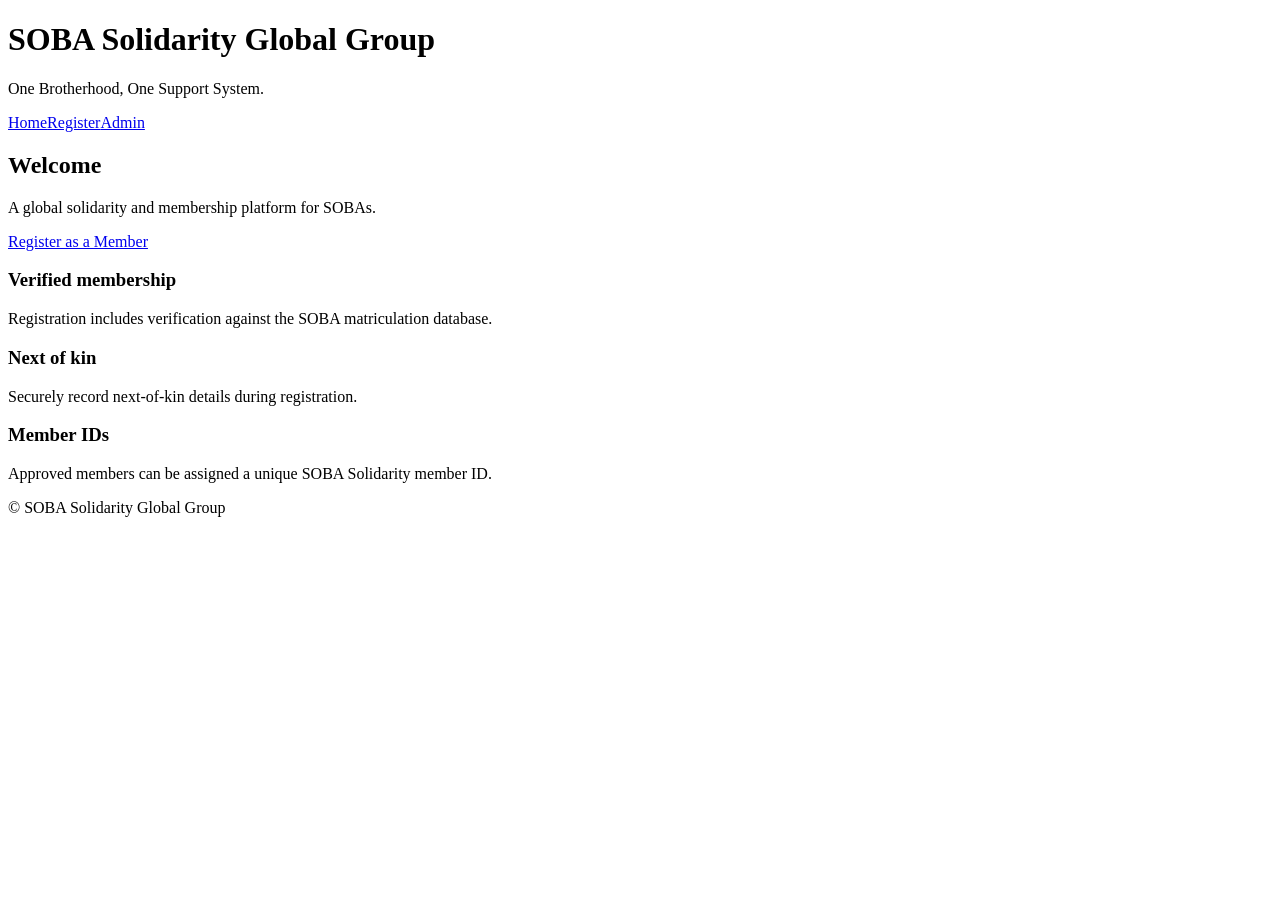
==== index.html @ 287b83c0 "Add files via upload" ====
<!doctype html><html><head><meta charset='utf-8'><meta name='viewport' content='width=device-width,initial-scale=1'><title>SOBA Solidarity Global Group</title><link rel='stylesheet' href='css/style.css'></head><body><header><h1>SOBA Solidarity Global Group</h1><p>One Brotherhood, One Support System.</p><nav><a href='index.html'>Home</a><a href='register.html'>Register</a><a href='admin/index.html'>Admin</a></nav></header><main><section class='card'><h2>Welcome</h2><p>A global solidarity and membership platform for SOBAs.</p><a class='button' href='register.html'>Register as a Member</a></section><section class='grid'><article><h3>Verified membership</h3><p>Registration includes verification against the SOBA matriculation database.</p></article><article><h3>Next of kin</h3><p>Securely record next-of-kin details during registration.</p></article><article><h3>Member IDs</h3><p>Approved members can be assigned a unique SOBA Solidarity member ID.</p></article></section></main><footer>© SOBA Solidarity Global Group</footer></body></html>
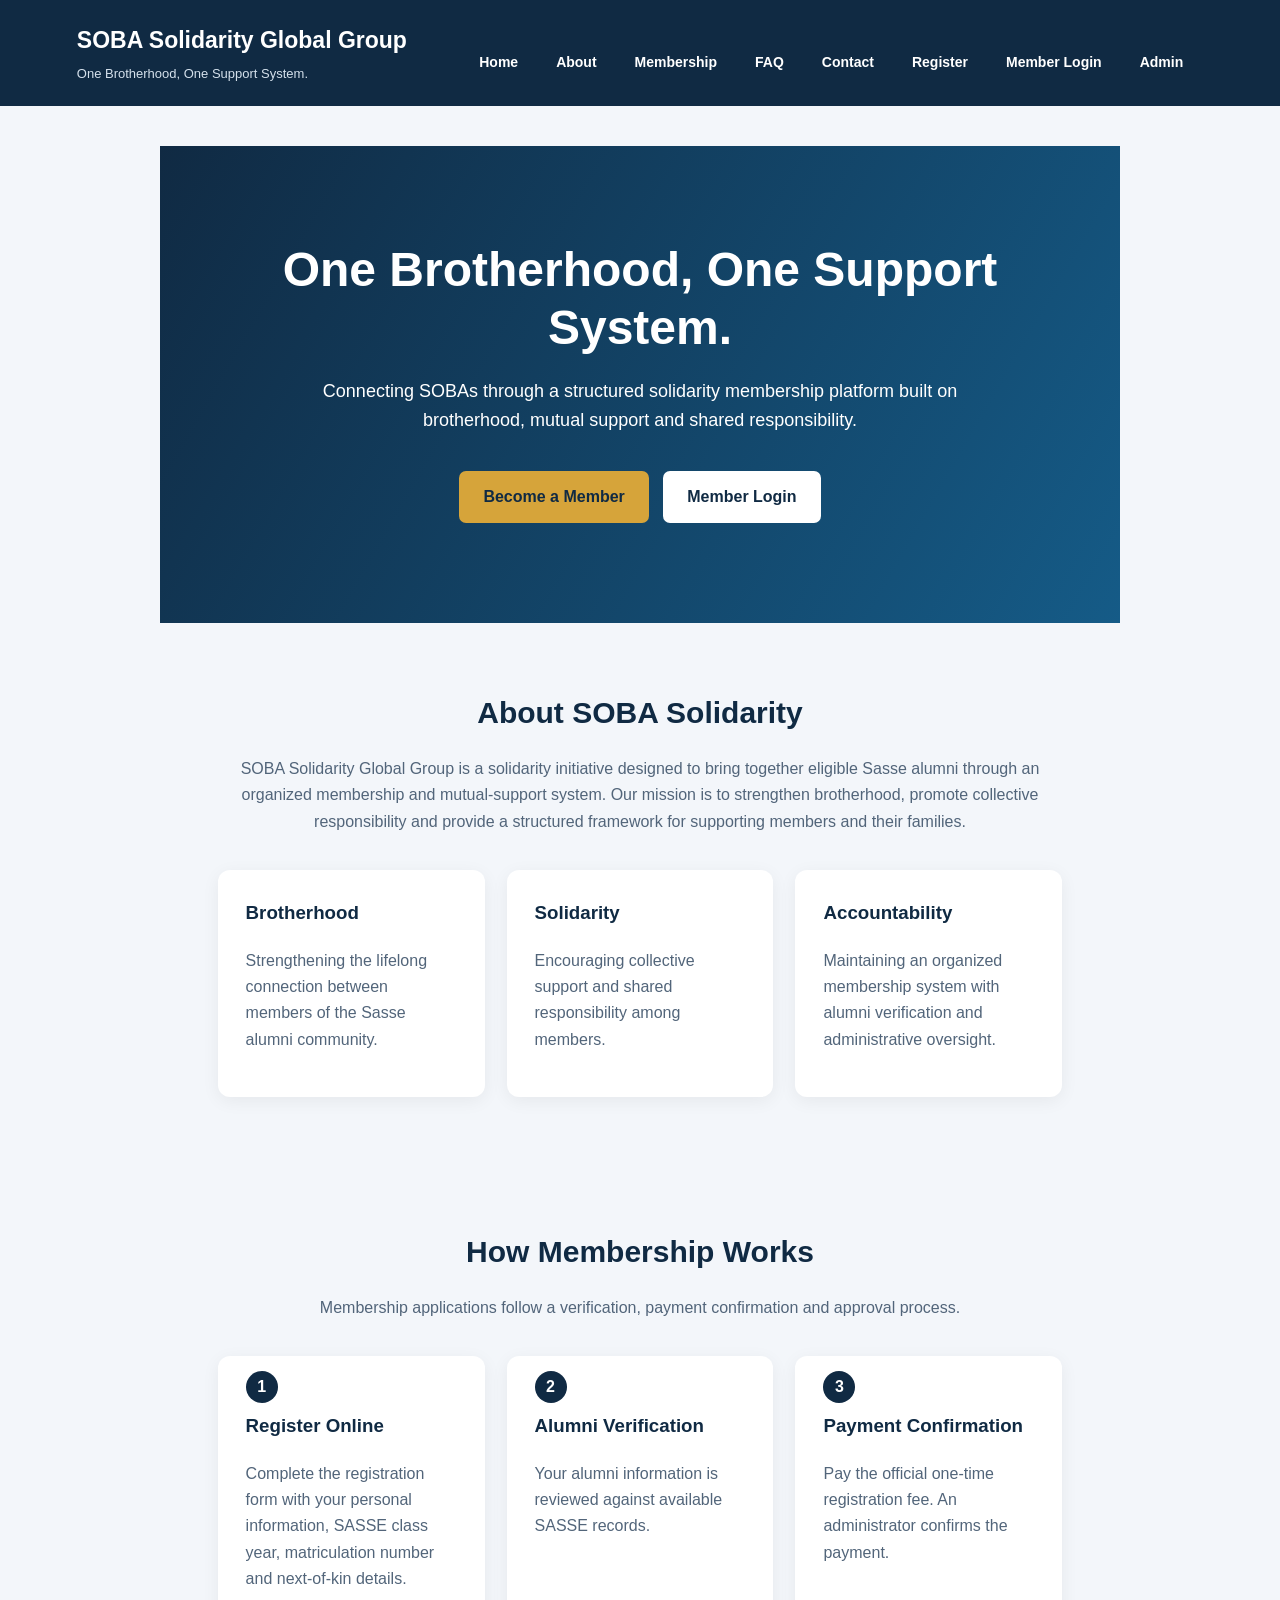
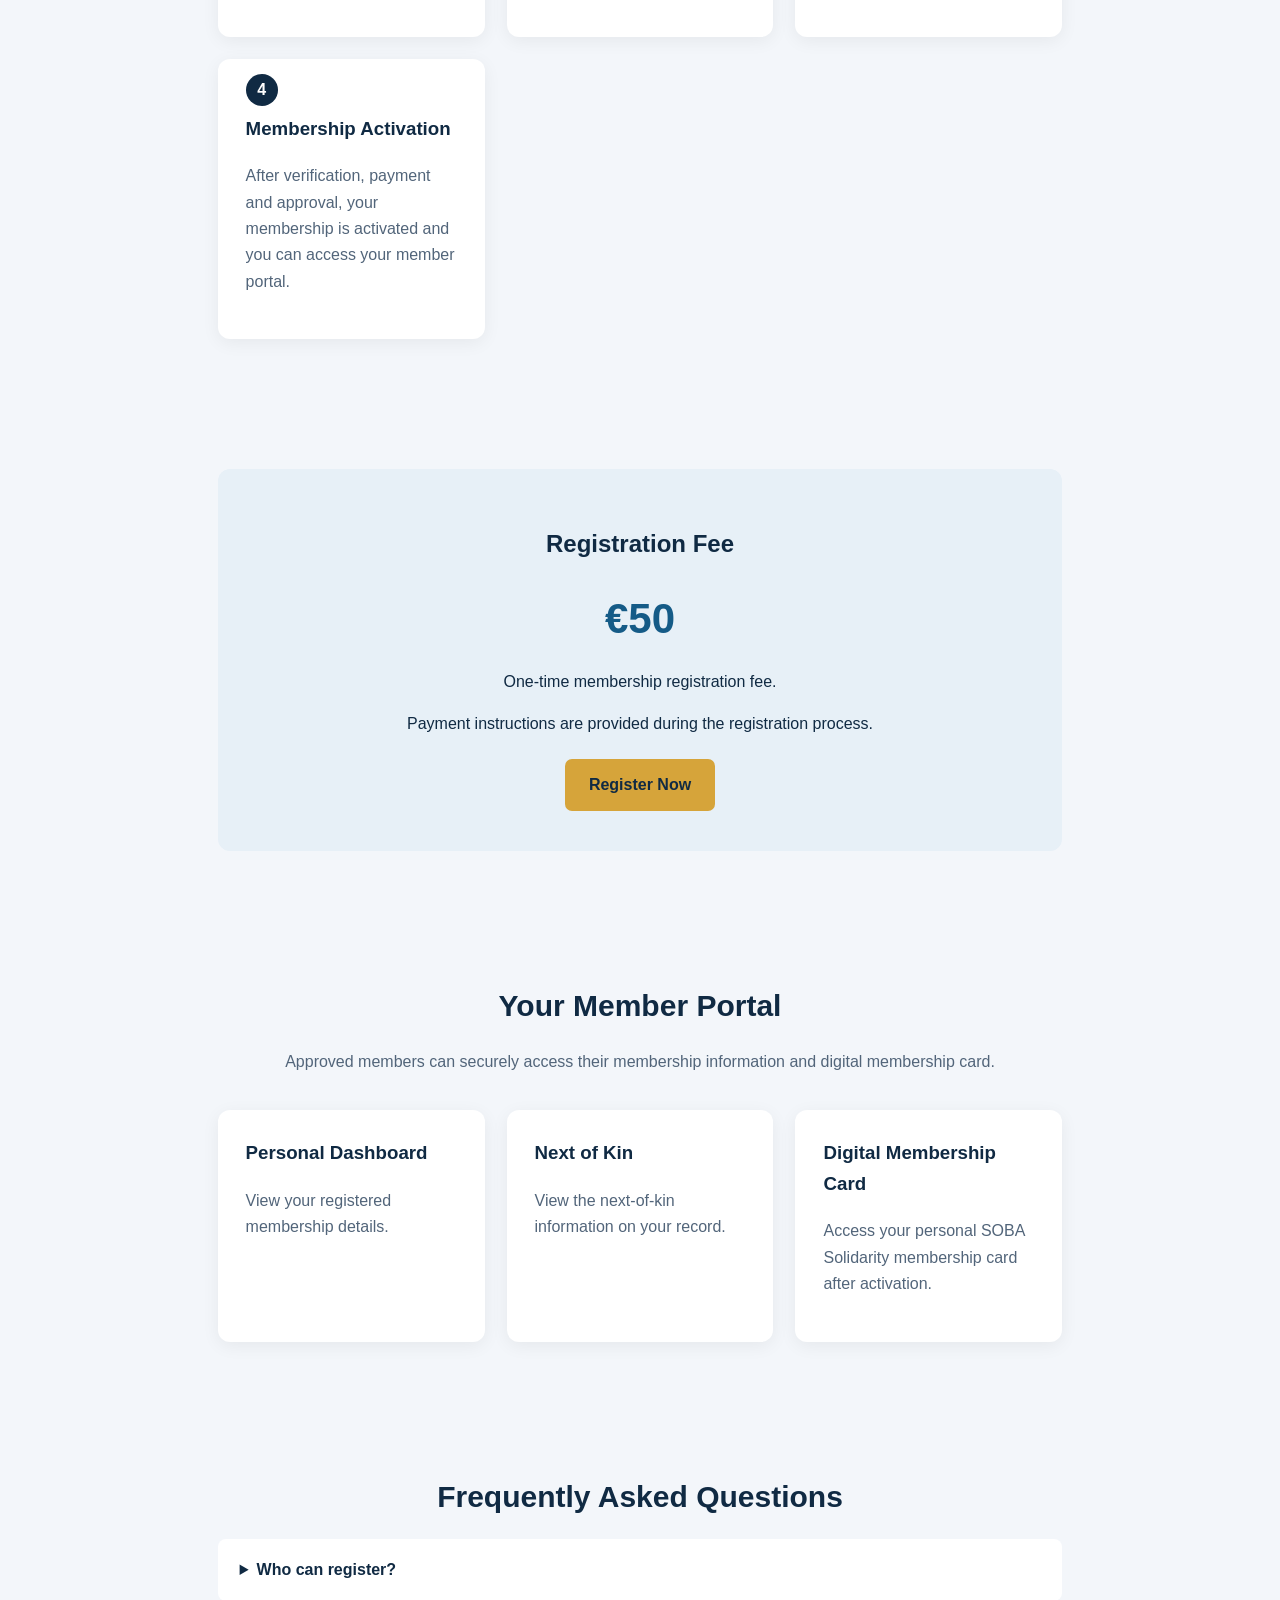
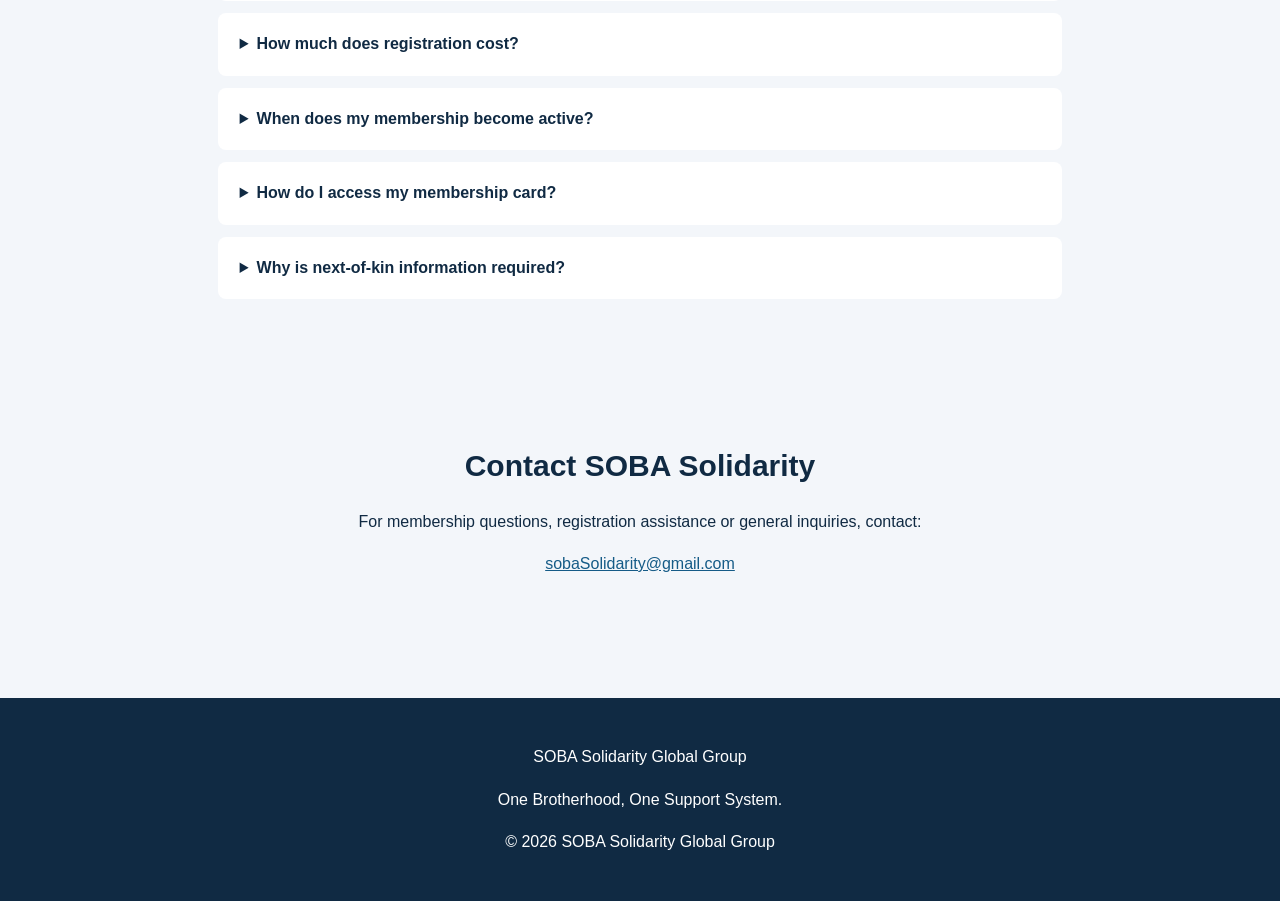
==== commit 66f6ceb6: "Refactor index.html with new layout and styles Updated the HTML structure and added styling for bett" ====
--- a/index.html
+++ b/index.html
@@ -1 +1,443 @@
-<!doctype html><html><head><meta charset='utf-8'><meta name='viewport' content='width=device-width,initial-scale=1'><title>SOBA Solidarity Global Group</title><link rel='stylesheet' href='css/style.css'></head><body><header><h1>SOBA Solidarity Global Group</h1><p>One Brotherhood, One Support System.</p><nav><a href='index.html'>Home</a><a href='register.html'>Register</a><a href='admin/index.html'>Admin</a></nav></header><main><section class='card'><h2>Welcome</h2><p>A global solidarity and membership platform for SOBAs.</p><a class='button' href='register.html'>Register as a Member</a></section><section class='grid'><article><h3>Verified membership</h3><p>Registration includes verification against the SOBA matriculation database.</p></article><article><h3>Next of kin</h3><p>Securely record next-of-kin details during registration.</p></article><article><h3>Member IDs</h3><p>Approved members can be assigned a unique SOBA Solidarity member ID.</p></article></section></main><footer>© SOBA Solidarity Global Group</footer></body></html>
+
+<!DOCTYPE html>
+<html lang="en">
+<head>
+  <meta charset="UTF-8">
+  <meta name="viewport" content="width=device-width, initial-scale=1.0">
+  <meta name="description" content="SOBA Solidarity Global Group - One Brotherhood, One Support System.">
+  <title>SOBA Solidarity Global Group</title>
+  <link rel="stylesheet" href="css/style.css">
+
+  <style>
+    :root {
+      --navy: #102a43;
+      --blue: #155b87;
+      --gold: #d6a43a;
+      --light: #f3f6fa;
+    }
+
+    * { box-sizing: border-box; }
+
+    body {
+      margin: 0;
+      font-family: Arial, sans-serif;
+      background: var(--light);
+      color: var(--navy);
+      line-height: 1.65;
+    }
+
+    header {
+      background: var(--navy);
+      color: white;
+      padding: 22px 6%;
+    }
+
+    .header-inner {
+      max-width: 1200px;
+      margin: auto;
+      display: flex;
+      align-items: center;
+      justify-content: space-between;
+      gap: 20px;
+      flex-wrap: wrap;
+    }
+
+    .brand h1 {
+      font-size: 23px;
+      margin: 0;
+    }
+
+    .brand p {
+      margin: 3px 0 0;
+      font-size: 13px;
+      color: #d5e1ec;
+    }
+
+    nav {
+      display: flex;
+      gap: 18px;
+      flex-wrap: wrap;
+    }
+
+    nav a {
+      color: white;
+      text-decoration: none;
+      font-weight: 600;
+      font-size: 14px;
+    }
+
+    nav a:hover { color: var(--gold); }
+
+    .hero {
+      background: linear-gradient(120deg, #102a43, #155b87);
+      color: white;
+      padding: 95px 6%;
+      text-align: center;
+    }
+
+    .hero h2 {
+      font-size: clamp(30px, 5vw, 48px);
+      max-width: 900px;
+      margin: 0 auto 20px;
+      line-height: 1.2;
+    }
+
+    .hero p {
+      max-width: 720px;
+      margin: 0 auto 30px;
+      font-size: 18px;
+    }
+
+    .btn {
+      display: inline-block;
+      padding: 13px 24px;
+      background: var(--gold);
+      color: #102a43;
+      border-radius: 7px;
+      text-decoration: none;
+      font-weight: bold;
+      margin: 5px;
+    }
+
+    .btn-secondary {
+      background: white;
+      color: var(--navy);
+    }
+
+    .container {
+      max-width: 1200px;
+      margin: auto;
+      padding: 65px 6%;
+    }
+
+    .section-title {
+      text-align: center;
+      font-size: 30px;
+      margin: 0 0 18px;
+    }
+
+    .intro {
+      max-width: 820px;
+      margin: 0 auto 35px;
+      text-align: center;
+      color: #52657a;
+    }
+
+    .grid {
+      display: grid;
+      grid-template-columns: repeat(auto-fit, minmax(240px, 1fr));
+      gap: 22px;
+    }
+
+    .feature {
+      background: white;
+      padding: 28px;
+      border-radius: 12px;
+      box-shadow: 0 4px 18px rgba(0,0,0,.06);
+    }
+
+    .feature h3 { margin-top: 0; }
+
+    .feature p { color: #52657a; }
+
+    .steps {
+      counter-reset: step;
+    }
+
+    .step {
+      position: relative;
+      padding-top: 55px;
+    }
+
+    .step::before {
+      counter-increment: step;
+      content: counter(step);
+      position: absolute;
+      top: 15px;
+      left: 28px;
+      background: var(--navy);
+      color: white;
+      width: 32px;
+      height: 32px;
+      border-radius: 50%;
+      text-align: center;
+      line-height: 32px;
+      font-weight: bold;
+    }
+
+    .fee {
+      text-align: center;
+      background: #e7f0f7;
+      border-radius: 12px;
+      padding: 35px;
+    }
+
+    .fee strong {
+      font-size: 42px;
+      color: var(--blue);
+    }
+
+    .contact {
+      text-align: center;
+    }
+
+    .contact a {
+      color: var(--blue);
+      overflow-wrap: anywhere;
+    }
+
+    details {
+      background: white;
+      padding: 18px 22px;
+      border-radius: 8px;
+      margin-bottom: 12px;
+    }
+
+    summary {
+      cursor: pointer;
+      font-weight: bold;
+    }
+
+    footer {
+      background: var(--navy);
+      color: white;
+      padding: 30px 6%;
+      text-align: center;
+    }
+
+    footer a { color: white; }
+
+    @media (max-width: 650px) {
+      .hero { padding: 65px 6%; }
+      .container { padding: 45px 6%; }
+      nav { gap: 12px; }
+    }
+  </style>
+</head>
+
+<body>
+
+<header>
+  <div class="header-inner">
+    <div class="brand">
+      <h1>SOBA Solidarity Global Group</h1>
+      <p>One Brotherhood, One Support System.</p>
+    </div>
+
+    <nav aria-label="Main navigation">
+      <a href="index.html">Home</a>
+      <a href="#about">About</a>
+      <a href="#membership">Membership</a>
+      <a href="#faq">FAQ</a>
+      <a href="#contact">Contact</a>
+      <a href="register.html">Register</a>
+      <a href="member-login.html">Member Login</a>
+      <a href="admin-login.html">Admin</a>
+    </nav>
+  </div>
+</header>
+
+<main>
+
+<section class="hero">
+  <h2>One Brotherhood, One Support System.</h2>
+  <p>
+    Connecting SOBAs through a structured solidarity
+    membership platform built on brotherhood,
+    mutual support and shared responsibility.
+  </p>
+
+  <a class="btn" href="register.html">Become a Member</a>
+  <a class="btn btn-secondary" href="member-login.html">
+    Member Login
+  </a>
+</section>
+
+<section id="about" class="container">
+  <h2 class="section-title">About SOBA Solidarity</h2>
+  <p class="intro">
+    SOBA Solidarity Global Group is a solidarity initiative
+    designed to bring together eligible Sasse alumni
+    through an organized membership and mutual-support system.
+    Our mission is to strengthen brotherhood, promote
+    collective responsibility and provide a structured
+    framework for supporting members and their families.
+  </p>
+
+  <div class="grid">
+    <article class="feature">
+      <h3>Brotherhood</h3>
+      <p>
+        Strengthening the lifelong connection between
+        members of the Sasse alumni community.
+      </p>
+    </article>
+
+    <article class="feature">
+      <h3>Solidarity</h3>
+      <p>
+        Encouraging collective support and shared
+        responsibility among members.
+      </p>
+    </article>
+
+    <article class="feature">
+      <h3>Accountability</h3>
+      <p>
+        Maintaining an organized membership system
+        with alumni verification and administrative oversight.
+      </p>
+    </article>
+  </div>
+</section>
+
+<section id="membership" class="container">
+  <h2 class="section-title">How Membership Works</h2>
+  <p class="intro">
+    Membership applications follow a verification,
+    payment confirmation and approval process.
+  </p>
+
+  <div class="grid steps">
+    <article class="feature step">
+      <h3>Register Online</h3>
+      <p>
+        Complete the registration form with your personal
+        information, SASSE class year, matriculation number
+        and next-of-kin details.
+      </p>
+    </article>
+
+    <article class="feature step">
+      <h3>Alumni Verification</h3>
+      <p>
+        Your alumni information is reviewed against
+        available SASSE records.
+      </p>
+    </article>
+
+    <article class="feature step">
+      <h3>Payment Confirmation</h3>
+      <p>
+        Pay the official one-time registration fee.
+        An administrator confirms the payment.
+      </p>
+    </article>
+
+    <article class="feature step">
+      <h3>Membership Activation</h3>
+      <p>
+        After verification, payment and approval,
+        your membership is activated and you can
+        access your member portal.
+      </p>
+    </article>
+  </div>
+</section>
+
+<section class="container">
+  <div class="fee">
+    <h2>Registration Fee</h2>
+    <strong>€50</strong>
+    <p>One-time membership registration fee.</p>
+    <p>
+      Payment instructions are provided during
+      the registration process.
+    </p>
+    <a class="btn" href="register.html">Register Now</a>
+  </div>
+</section>
+
+<section class="container">
+  <h2 class="section-title">Your Member Portal</h2>
+  <p class="intro">
+    Approved members can securely access their membership
+    information and digital membership card.
+  </p>
+
+  <div class="grid">
+    <article class="feature">
+      <h3>Personal Dashboard</h3>
+      <p>View your registered membership details.</p>
+    </article>
+
+    <article class="feature">
+      <h3>Next of Kin</h3>
+      <p>View the next-of-kin information on your record.</p>
+    </article>
+
+    <article class="feature">
+      <h3>Digital Membership Card</h3>
+      <p>
+        Access your personal SOBA Solidarity membership card
+        after activation.
+      </p>
+    </article>
+  </div>
+</section>
+
+<section id="faq" class="container">
+  <h2 class="section-title">Frequently Asked Questions</h2>
+
+  <details>
+    <summary>Who can register?</summary>
+    <p>
+      Registration is intended for eligible Sasse alumni.
+      Applications are subject to alumni verification.
+    </p>
+  </details>
+
+  <details>
+    <summary>How much does registration cost?</summary>
+    <p>The one-time registration fee is €50.</p>
+  </details>
+
+  <details>
+    <summary>When does my membership become active?</summary>
+    <p>
+      Your membership becomes active after alumni verification,
+      payment confirmation and administrator approval.
+    </p>
+  </details>
+
+  <details>
+    <summary>How do I access my membership card?</summary>
+    <p>
+      Once approved, use your member login credentials
+      to access your dashboard and digital membership card.
+    </p>
+  </details>
+
+  <details>
+    <summary>Why is next-of-kin information required?</summary>
+    <p>
+      It helps the organization maintain an appropriate
+      contact record for membership administration
+      and solidarity-related matters.
+    </p>
+  </details>
+</section>
+
+<section id="contact" class="container contact">
+  <h2 class="section-title">Contact SOBA Solidarity</h2>
+  <p>
+    For membership questions, registration assistance
+    or general inquiries, contact:
+  </p>
+  <p>
+    <a href="mailto:sobaSolidarity@gmail.com">
+      sobaSolidarity@gmail.com
+    </a>
+  </p>
+</section>
+
+</main>
+
+<footer>
+  <p>SOBA Solidarity Global Group</p>
+  <p>One Brotherhood, One Support System.</p>
+  <p>&copy; 2026 SOBA Solidarity Global Group</p>
+</footer>
+
+</body>
+</html>
--- a/css/style.css
+++ b/css/style.css
@@ -0,0 +1 @@
+:root{font-family:Arial,sans-serif;color:#172033;background:#f5f7fa}*{box-sizing:border-box}body{margin:0}header{background:#12263f;color:white;padding:32px max(6vw,24px)}header h1{margin:0 0 8px}nav{margin-top:18px}nav a{color:white;margin-right:20px;text-decoration:none}main{max-width:1000px;margin:40px auto;padding:0 20px}.card,article{background:white;padding:28px;border-radius:14px;box-shadow:0 4px 18px #0001}.grid{display:grid;grid-template-columns:repeat(auto-fit,minmax(220px,1fr));gap:18px;margin-top:20px}.button,button{display:inline-block;background:#12263f;color:white;padding:12px 18px;border:0;border-radius:8px;text-decoration:none;cursor:pointer}label{display:block;margin:14px 0}input{width:100%;padding:11px;margin-top:6px;border:1px solid #ccd3dd;border-radius:7px}footer{text-align:center;padding:30px;color:#667085}
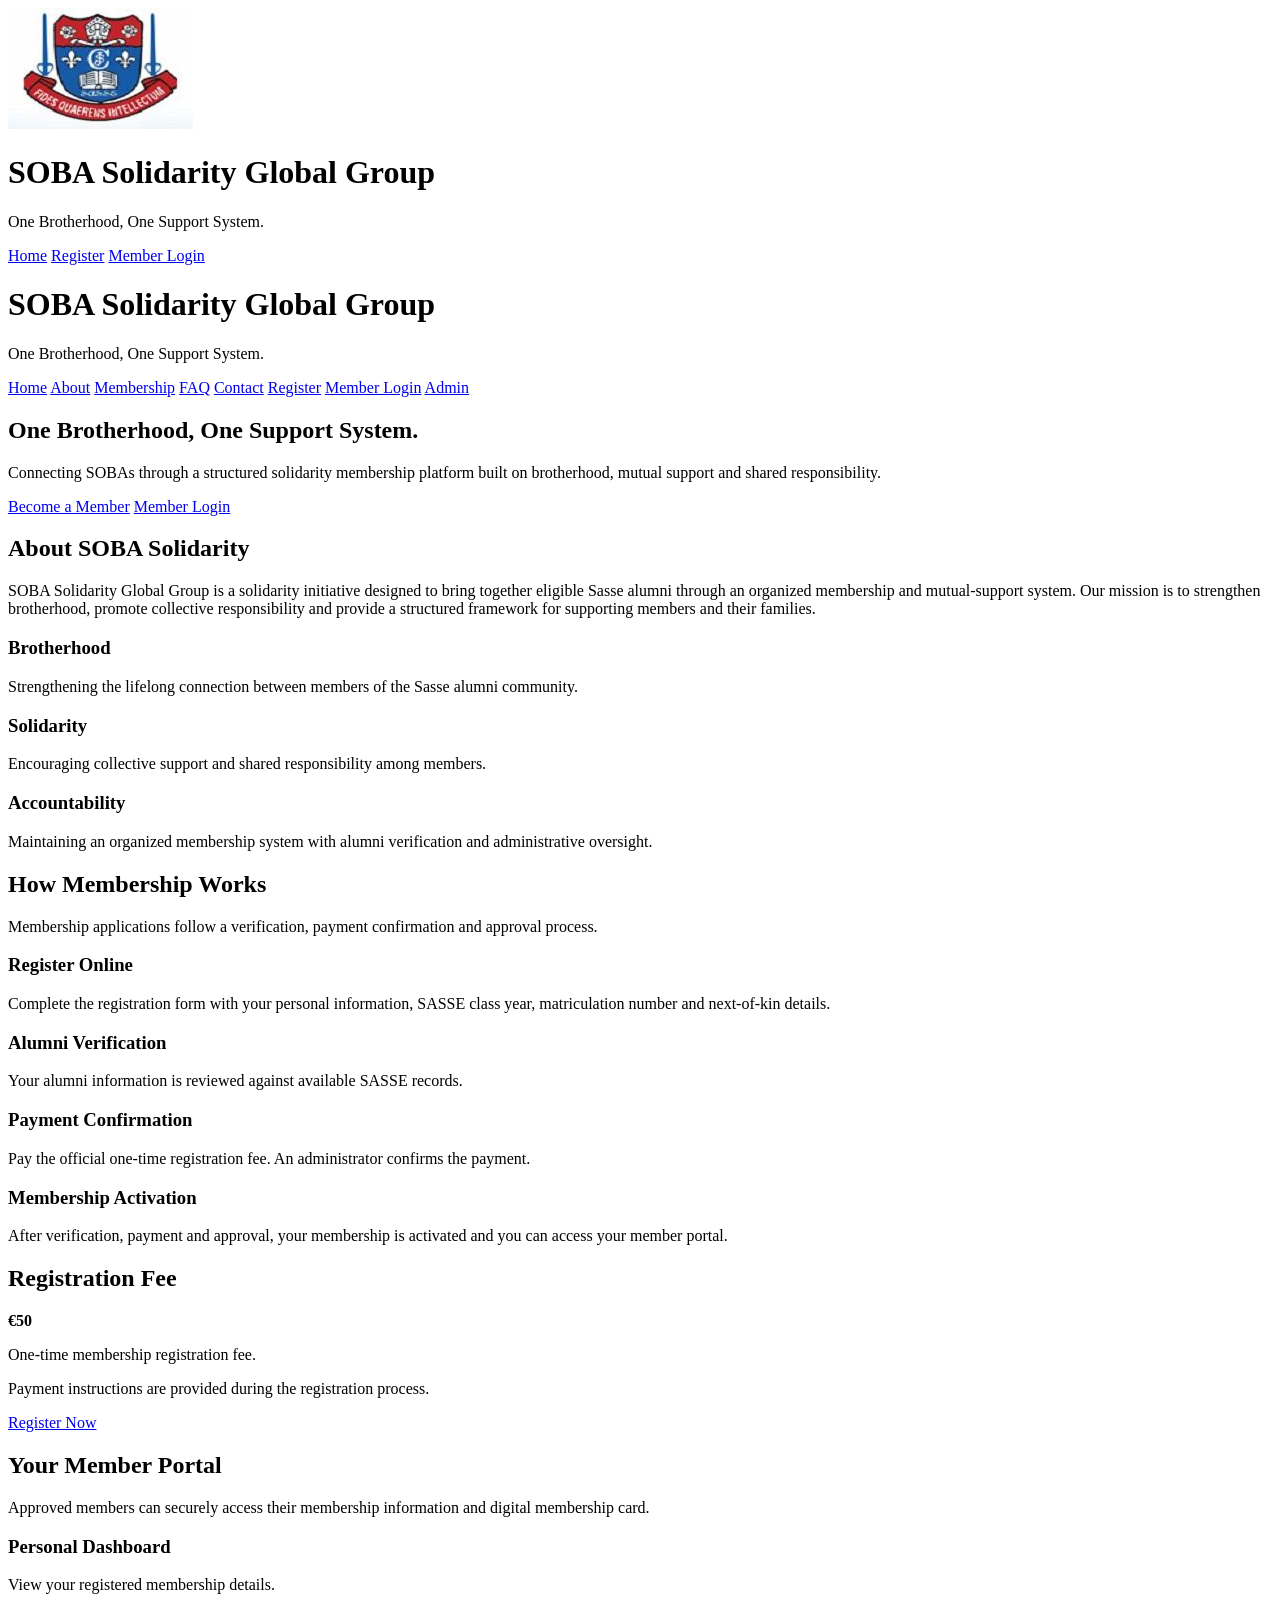
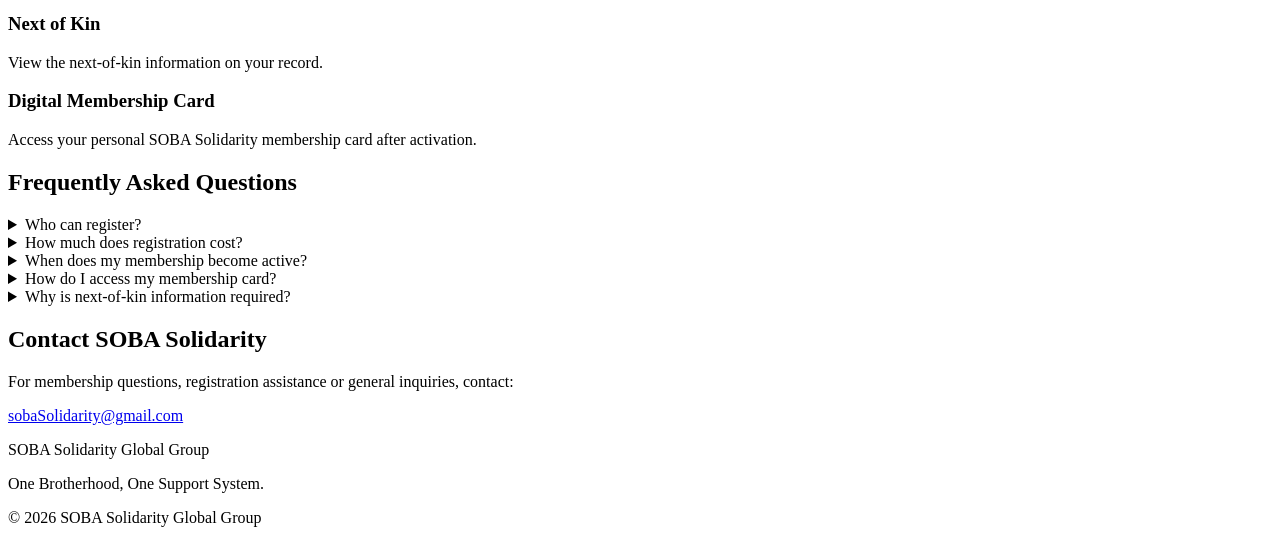
==== commit 48182e1b: "Update index.html" ====
--- a/index.html
+++ b/index.html
@@ -1,219 +1,27 @@
 
 <!DOCTYPE html>
 <html lang="en">
-<head>
-  <meta charset="UTF-8">
-  <meta name="viewport" content="width=device-width, initial-scale=1.0">
-  <meta name="description" content="SOBA Solidarity Global Group - One Brotherhood, One Support System.">
-  <title>SOBA Solidarity Global Group</title>
-  <link rel="stylesheet" href="css/style.css">
-
-  <style>
-    :root {
-      --navy: #102a43;
-      --blue: #155b87;
-      --gold: #d6a43a;
-      --light: #f3f6fa;
-    }
-
-    * { box-sizing: border-box; }
-
-    body {
-      margin: 0;
-      font-family: Arial, sans-serif;
-      background: var(--light);
-      color: var(--navy);
-      line-height: 1.65;
-    }
-
-    header {
-      background: var(--navy);
-      color: white;
-      padding: 22px 6%;
-    }
-
-    .header-inner {
-      max-width: 1200px;
-      margin: auto;
-      display: flex;
-      align-items: center;
-      justify-content: space-between;
-      gap: 20px;
-      flex-wrap: wrap;
-    }
-
-    .brand h1 {
-      font-size: 23px;
-      margin: 0;
-    }
-
-    .brand p {
-      margin: 3px 0 0;
-      font-size: 13px;
-      color: #d5e1ec;
-    }
-
-    nav {
-      display: flex;
-      gap: 18px;
-      flex-wrap: wrap;
-    }
-
-    nav a {
-      color: white;
-      text-decoration: none;
-      font-weight: 600;
-      font-size: 14px;
-    }
-
-    nav a:hover { color: var(--gold); }
-
-    .hero {
-      background: linear-gradient(120deg, #102a43, #155b87);
-      color: white;
-      padding: 95px 6%;
-      text-align: center;
-    }
-
-    .hero h2 {
-      font-size: clamp(30px, 5vw, 48px);
-      max-width: 900px;
-      margin: 0 auto 20px;
-      line-height: 1.2;
-    }
-
-    .hero p {
-      max-width: 720px;
-      margin: 0 auto 30px;
-      font-size: 18px;
-    }
-
-    .btn {
-      display: inline-block;
-      padding: 13px 24px;
-      background: var(--gold);
-      color: #102a43;
-      border-radius: 7px;
-      text-decoration: none;
-      font-weight: bold;
-      margin: 5px;
-    }
-
-    .btn-secondary {
-      background: white;
-      color: var(--navy);
-    }
-
-    .container {
-      max-width: 1200px;
-      margin: auto;
-      padding: 65px 6%;
-    }
-
-    .section-title {
-      text-align: center;
-      font-size: 30px;
-      margin: 0 0 18px;
-    }
-
-    .intro {
-      max-width: 820px;
-      margin: 0 auto 35px;
-      text-align: center;
-      color: #52657a;
-    }
-
-    .grid {
-      display: grid;
-      grid-template-columns: repeat(auto-fit, minmax(240px, 1fr));
-      gap: 22px;
-    }
-
-    .feature {
-      background: white;
-      padding: 28px;
-      border-radius: 12px;
-      box-shadow: 0 4px 18px rgba(0,0,0,.06);
-    }
-
-    .feature h3 { margin-top: 0; }
-
-    .feature p { color: #52657a; }
-
-    .steps {
-      counter-reset: step;
-    }
-
-    .step {
-      position: relative;
-      padding-top: 55px;
-    }
-
-    .step::before {
-      counter-increment: step;
-      content: counter(step);
-      position: absolute;
-      top: 15px;
-      left: 28px;
-      background: var(--navy);
-      color: white;
-      width: 32px;
-      height: 32px;
-      border-radius: 50%;
-      text-align: center;
-      line-height: 32px;
-      font-weight: bold;
-    }
-
-    .fee {
-      text-align: center;
-      background: #e7f0f7;
-      border-radius: 12px;
-      padding: 35px;
-    }
-
-    .fee strong {
-      font-size: 42px;
-      color: var(--blue);
-    }
-
-    .contact {
-      text-align: center;
-    }
-
-    .contact a {
-      color: var(--blue);
-      overflow-wrap: anywhere;
-    }
-
-    details {
-      background: white;
-      padding: 18px 22px;
-      border-radius: 8px;
-      margin-bottom: 12px;
-    }
-
-    summary {
-      cursor: pointer;
-      font-weight: bold;
-    }
-
-    footer {
-      background: var(--navy);
-      color: white;
-      padding: 30px 6%;
-      text-align: center;
-    }
-
-    footer a { color: white; }
-
-    @media (max-width: 650px) {
-      .hero { padding: 65px 6%; }
-      .container { padding: 45px 6%; }
-      nav { gap: 12px; }
-    }
-  </style>
-</head>
+
+<header class="soba-header">
+  <div class="soba-brand">
+    <img
+      src="sasse-crest.png"
+      alt="SASSE School Crest"
+      class="soba-emblem"
+    >
+
+    <div class="soba-brand-text">
+      <h1>SOBA Solidarity Global Group</h1>
+      <p>One Brotherhood, One Support System.</p>
+    </div>
+  </div>
+
+  <nav aria-label="Main navigation">
+    <a href="index.html">Home</a>
+    <a href="register.html">Register</a>
+    <a href="member-login.html">Member Login</a>
+  </nav>
+</header>
 
 <body>
 
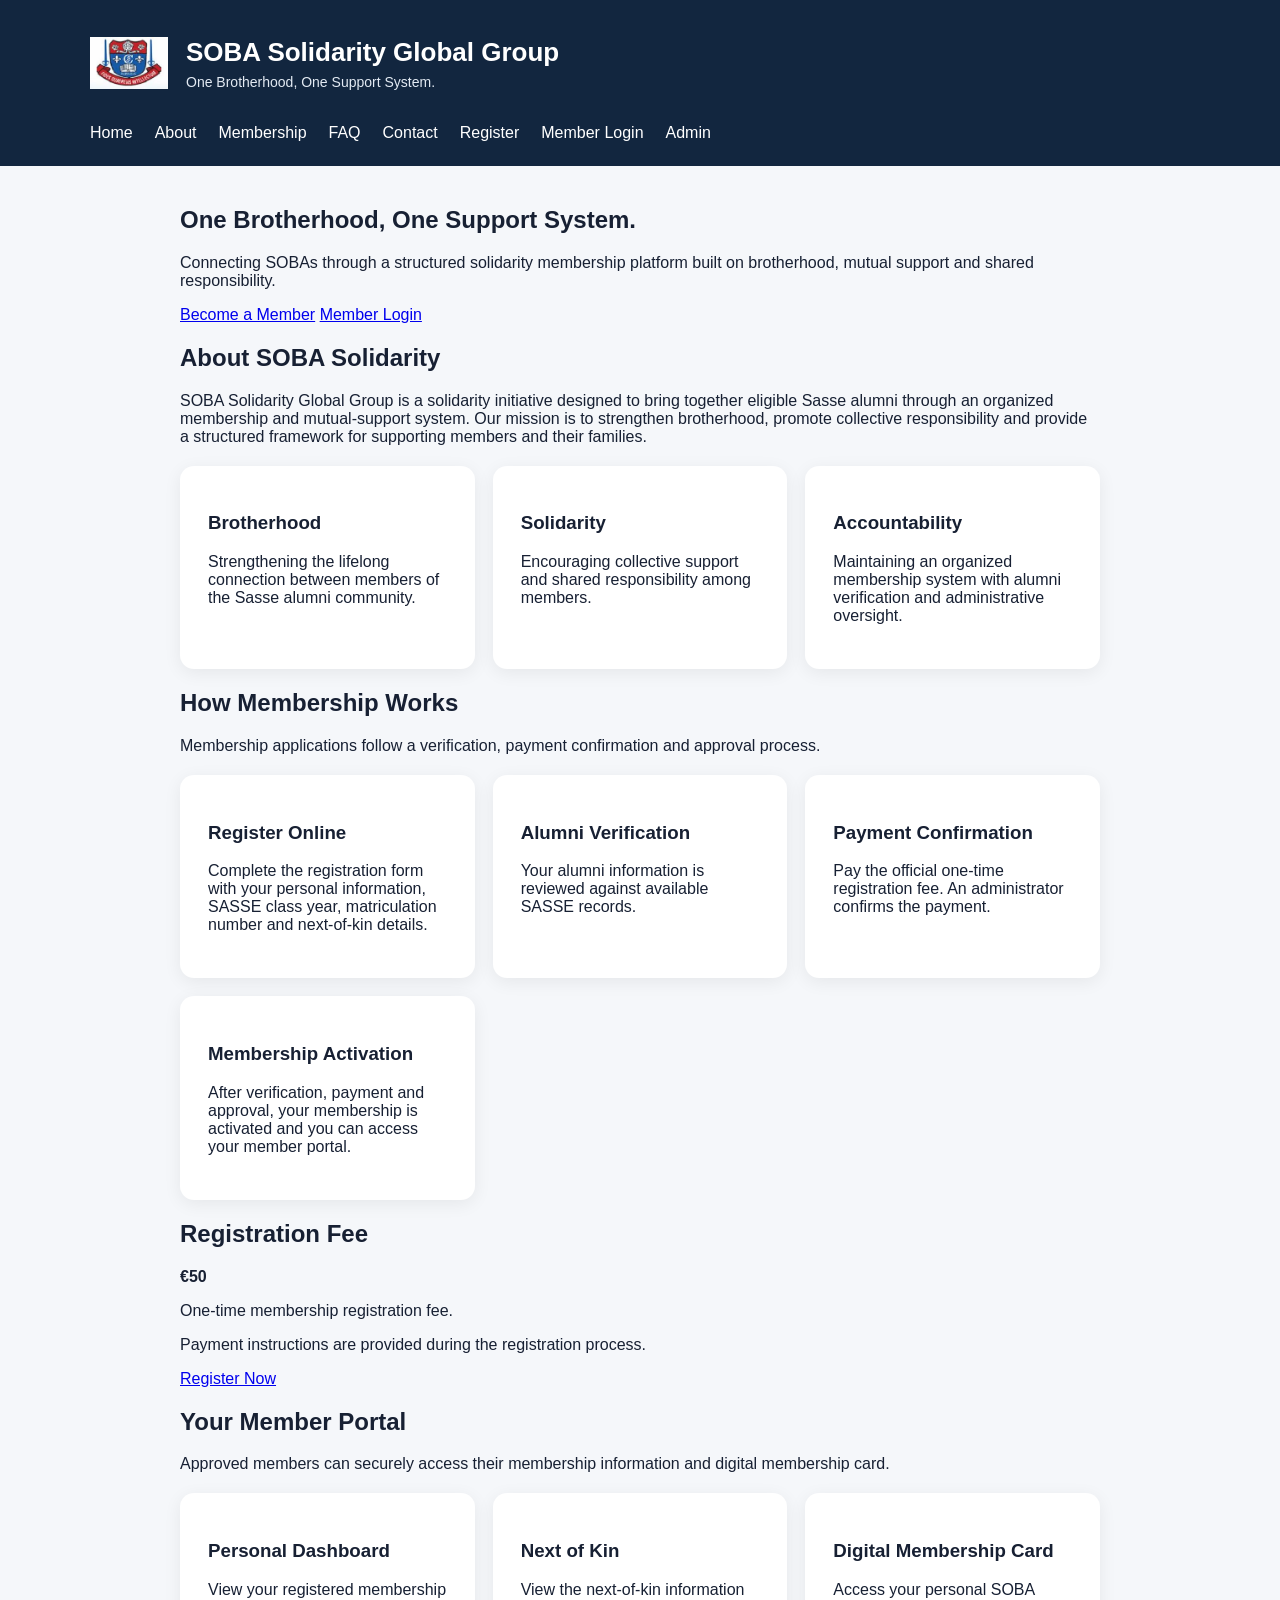
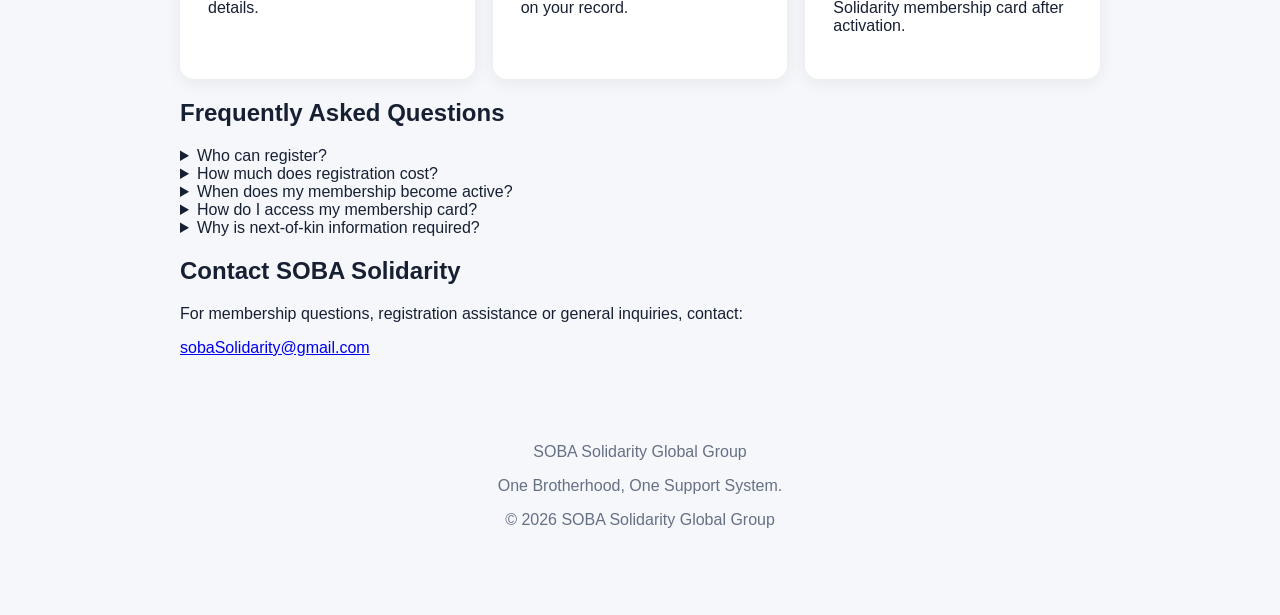
==== commit 701f4590: "Refactor header structure and add styles" ====
--- a/index.html
+++ b/index.html
@@ -1,35 +1,108 @@
+
 
 <!DOCTYPE html>
 <html lang="en">
 
+<head>
+  <meta charset="UTF-8">
+  <meta name="viewport"
+        content="width=device-width, initial-scale=1.0">
+
+  <title>SOBA Solidarity Global Group</title>
+
+  <link rel="stylesheet" href="css/style.css">
+
+  <style>
+    .soba-header {
+      background: #12263f;
+      color: #ffffff;
+      padding: 24px max(5vw, 20px);
+    }
+
+    .soba-header-inner {
+      max-width: 1100px;
+      margin: 0 auto;
+    }
+
+    .soba-brand {
+      display: flex;
+      align-items: center;
+      gap: 18px;
+    }
+
+    .soba-emblem {
+      width: 78px;
+      height: 78px;
+      object-fit: contain;
+      flex-shrink: 0;
+    }
+
+    .soba-brand-text h1 {
+      color: #ffffff;
+      font-size: 26px;
+      margin: 0 0 6px;
+    }
+
+    .soba-brand-text p {
+      color: #e3eaf3;
+      margin: 0;
+      font-size: 14px;
+    }
+
+    .soba-header nav {
+      display: flex;
+      flex-wrap: wrap;
+      gap: 12px 22px;
+      margin-top: 22px;
+    }
+
+    .soba-header nav a {
+      color: #ffffff;
+      text-decoration: none;
+      font-weight: 500;
+      margin: 0;
+    }
+
+    .soba-header nav a:hover {
+      color: #f2c66d;
+      text-decoration: underline;
+    }
+
+    @media (max-width: 650px) {
+      .soba-emblem {
+        width: 58px;
+        height: 58px;
+      }
+
+      .soba-brand-text h1 {
+        font-size: 19px;
+      }
+
+      .soba-header {
+        padding: 20px;
+      }
+    }
+  </style>
+</head>
+
+<body>
+
 <header class="soba-header">
-  <div class="soba-brand">
-    <img
-      src="sasse-crest.png"
-      alt="SASSE School Crest"
-      class="soba-emblem"
-    >
-
-    <div class="soba-brand-text">
-      <h1>SOBA Solidarity Global Group</h1>
-      <p>One Brotherhood, One Support System.</p>
-    </div>
-  </div>
-
-  <nav aria-label="Main navigation">
-    <a href="index.html">Home</a>
-    <a href="register.html">Register</a>
-    <a href="member-login.html">Member Login</a>
-  </nav>
-</header>
-
-<body>
-
-<header>
-  <div class="header-inner">
-    <div class="brand">
-      <h1>SOBA Solidarity Global Group</h1>
-      <p>One Brotherhood, One Support System.</p>
+  <div class="soba-header-inner">
+
+    <div class="soba-brand">
+
+      <img
+        src="sasse-crest.png"
+        alt="SASSE School Crest"
+        class="soba-emblem"
+      >
+
+      <div class="soba-brand-text">
+        <h1>SOBA Solidarity Global Group</h1>
+        <p>One Brotherhood, One Support System.</p>
+      </div>
+
     </div>
 
     <nav aria-label="Main navigation">
@@ -42,8 +115,11 @@
       <a href="member-login.html">Member Login</a>
       <a href="admin-login.html">Admin</a>
     </nav>
+
   </div>
 </header>
+
+<main>
 
 <main>
 
--- a/css/style.css
+++ b/css/style.css
@@ -0,0 +1,119 @@
+:root{font-family:Arial,sans-serif;color:#172033;background:#f5f7fa}*{box-sizing:border-box}body{margin:0}header{background:#12263f;color:white;padding:32px max(6vw,24px)}header h1{margin:0 0 8px}nav{margin-top:18px}nav a{color:white;margin-right:20px;text-decoration:none}main{max-width:1000px;margin:40px auto;padding:0 20px}.card,article{background:white;padding:28px;border-radius:14px;box-shadow:0 4px 18px #0001}.grid{display:grid;grid-template-columns:repeat(auto-fit,minmax(220px,1fr));gap:18px;margin-top:20px}.button,button{display:inline-block;background:#12263f;color:white;padding:12px 18px;border:0;border-radius:8px;text-decoration:none;cursor:pointer}label{display:block;margin:14px 0}input{width:100%;padding:11px;margin-top:6px;border:1px solid #ccd3dd;border-radius:7px}footer{text-align:center;padding:30px;color:#667085}
+
+/* SOBA registration layout fixes */
+
+main {
+  width: 100%;
+  max-width: 1000px;
+  margin: 40px auto;
+  padding: 0 20px;
+}
+
+.registration-container {
+  display: block;
+  width: 100%;
+  max-width: 780px;
+  margin: 30px auto;
+  padding: 35px;
+}
+
+input[type="checkbox"] {
+  width: 18px;
+  height: 18px;
+  padding: 0;
+  margin: 3px 0 0;
+  flex: 0 0 18px;
+}
+
+.registration-notice label {
+  display: flex;
+  align-items: flex-start;
+  justify-content: flex-start;
+  gap: 12px;
+  width: 100%;
+  margin: 15px 0;
+  white-space: normal;
+  overflow-wrap: anywhere;
+}
+
+.registration-notice {
+  width: 100%;
+  height: auto;
+  min-height: 0;
+}
+
+@media (max-width: 650px) {
+  main {
+    margin: 20px auto;
+    padding: 0 12px;
+  }
+
+  .registration-container {
+    width: 100%;
+    padding: 20px;
+    margin: 15px auto;
+  }
+}
+
+/* SOBA Emblem and Header */
+
+.soba-header {
+  background: #12263f;
+  color: white;
+  padding: 22px max(6vw, 24px);
+}
+
+.soba-brand {
+  display: flex;
+  align-items: center;
+  gap: 18px;
+}
+
+.soba-emblem {
+  width: 75px;
+  height: 75px;
+  object-fit: contain;
+  flex-shrink: 0;
+}
+
+.soba-brand-text h1 {
+  margin: 0 0 6px;
+  font-size: 26px;
+}
+
+.soba-brand-text p {
+  margin: 0;
+  font-size: 14px;
+}
+
+.soba-header nav {
+  margin-top: 18px;
+  display: flex;
+  flex-wrap: wrap;
+  gap: 20px;
+}
+
+.soba-header nav a {
+  color: white;
+  text-decoration: none;
+  margin: 0;
+}
+
+.soba-header nav a:hover {
+  text-decoration: underline;
+}
+
+@media (max-width: 650px) {
+  .soba-emblem {
+    width: 55px;
+    height: 55px;
+  }
+
+  .soba-brand-text h1 {
+    font-size: 19px;
+  }
+
+  .soba-header {
+    padding: 18px;
+  }
+}
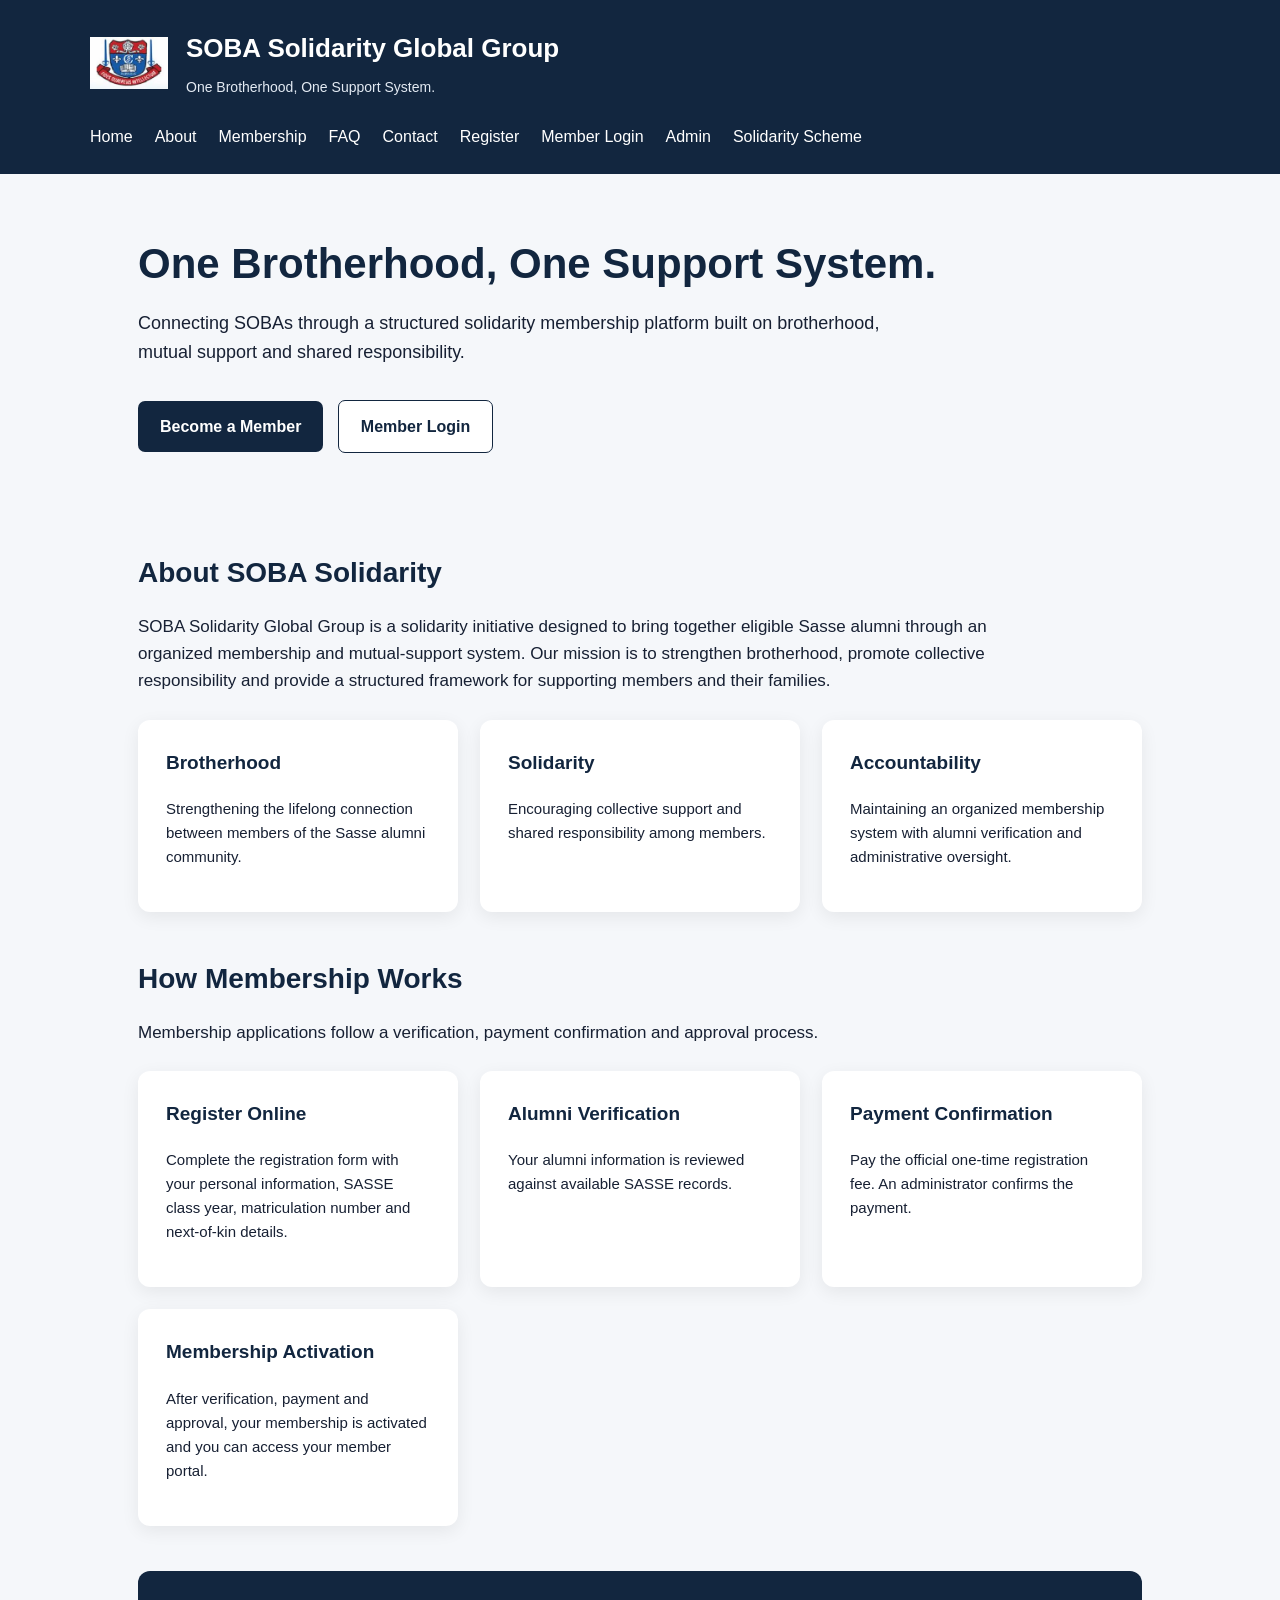
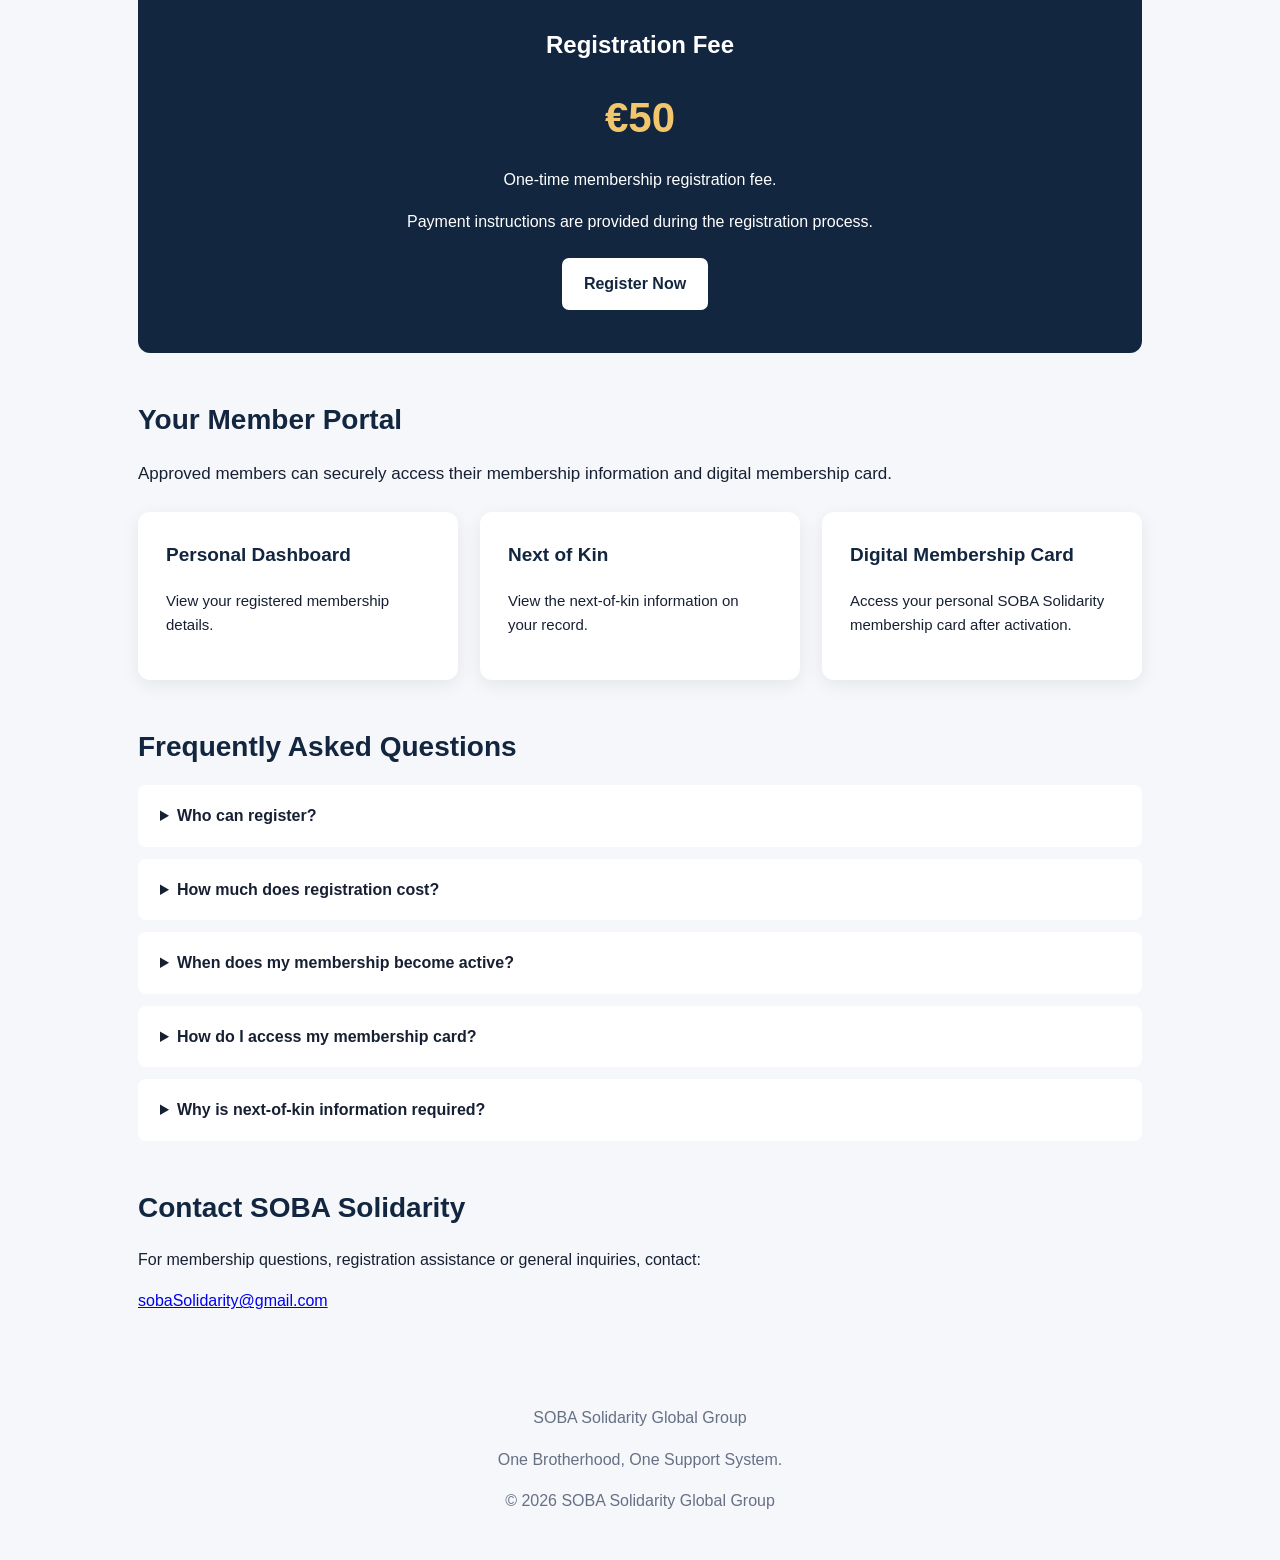
==== commit 5594df88: "Add link to Solidarity Scheme in navigation" ====
--- a/index.html
+++ b/index.html
@@ -114,6 +114,7 @@
       <a href="register.html">Register</a>
       <a href="member-login.html">Member Login</a>
       <a href="admin-login.html">Admin</a>
+      <a href="solidarity-scheme.html">Solidarity Scheme</a>
     </nav>
 
   </div>
--- a/css/style.css
+++ b/css/style.css
@@ -117,3 +117,145 @@
     padding: 18px;
   }
 }
+
+/* SOBA Homepage Improvements */
+
+body {
+  font-size: 16px;
+  line-height: 1.6;
+}
+
+main {
+  max-width: 1100px;
+  margin: 0 auto;
+  padding: 0 24px;
+}
+
+.hero {
+  padding: 65px 0 45px;
+}
+
+.hero h2 {
+  font-size: clamp(28px, 4vw, 42px);
+  line-height: 1.2;
+  color: #12263f;
+  margin: 0 0 20px;
+}
+
+.hero p {
+  font-size: 18px;
+  max-width: 760px;
+  margin-bottom: 25px;
+}
+
+.container {
+  margin: 45px auto;
+}
+
+.section-title {
+  font-size: 28px;
+  color: #12263f;
+  margin-bottom: 15px;
+}
+
+.intro {
+  font-size: 17px;
+  max-width: 850px;
+}
+
+.grid {
+  display: grid;
+  grid-template-columns: repeat(
+    auto-fit,
+    minmax(240px, 1fr)
+  );
+  gap: 22px;
+  margin-top: 25px;
+}
+
+.feature {
+  background: white;
+  padding: 28px;
+  border-radius: 12px;
+  box-shadow: 0 5px 18px rgba(0, 0, 0, 0.07);
+}
+
+.feature h3 {
+  margin-top: 0;
+  color: #12263f;
+  font-size: 19px;
+}
+
+.feature p {
+  font-size: 15px;
+}
+
+.btn {
+  display: inline-block;
+  background: #12263f;
+  color: white;
+  padding: 13px 22px;
+  margin: 8px 10px 8px 0;
+  border-radius: 7px;
+  text-decoration: none;
+  font-weight: bold;
+}
+
+.btn-secondary {
+  background: #ffffff;
+  color: #12263f;
+  border: 1px solid #12263f;
+}
+
+.fee {
+  background: #12263f;
+  color: white;
+  padding: 35px;
+  border-radius: 12px;
+  text-align: center;
+}
+
+.fee strong {
+  display: block;
+  font-size: 42px;
+  color: #f2c66d;
+}
+
+.fee .btn {
+  background: #ffffff;
+  color: #12263f;
+}
+
+details {
+  background: #ffffff;
+  padding: 18px 22px;
+  border-radius: 8px;
+  margin-bottom: 12px;
+}
+
+details summary {
+  cursor: pointer;
+  font-weight: 600;
+}
+
+@media (max-width: 650px) {
+  main {
+    padding: 0 16px;
+  }
+
+  .hero {
+    padding: 35px 0;
+  }
+
+  .hero p {
+    font-size: 16px;
+  }
+
+  .section-title {
+    font-size: 24px;
+  }
+
+  .feature {
+    padding: 22px;
+  }
+}
